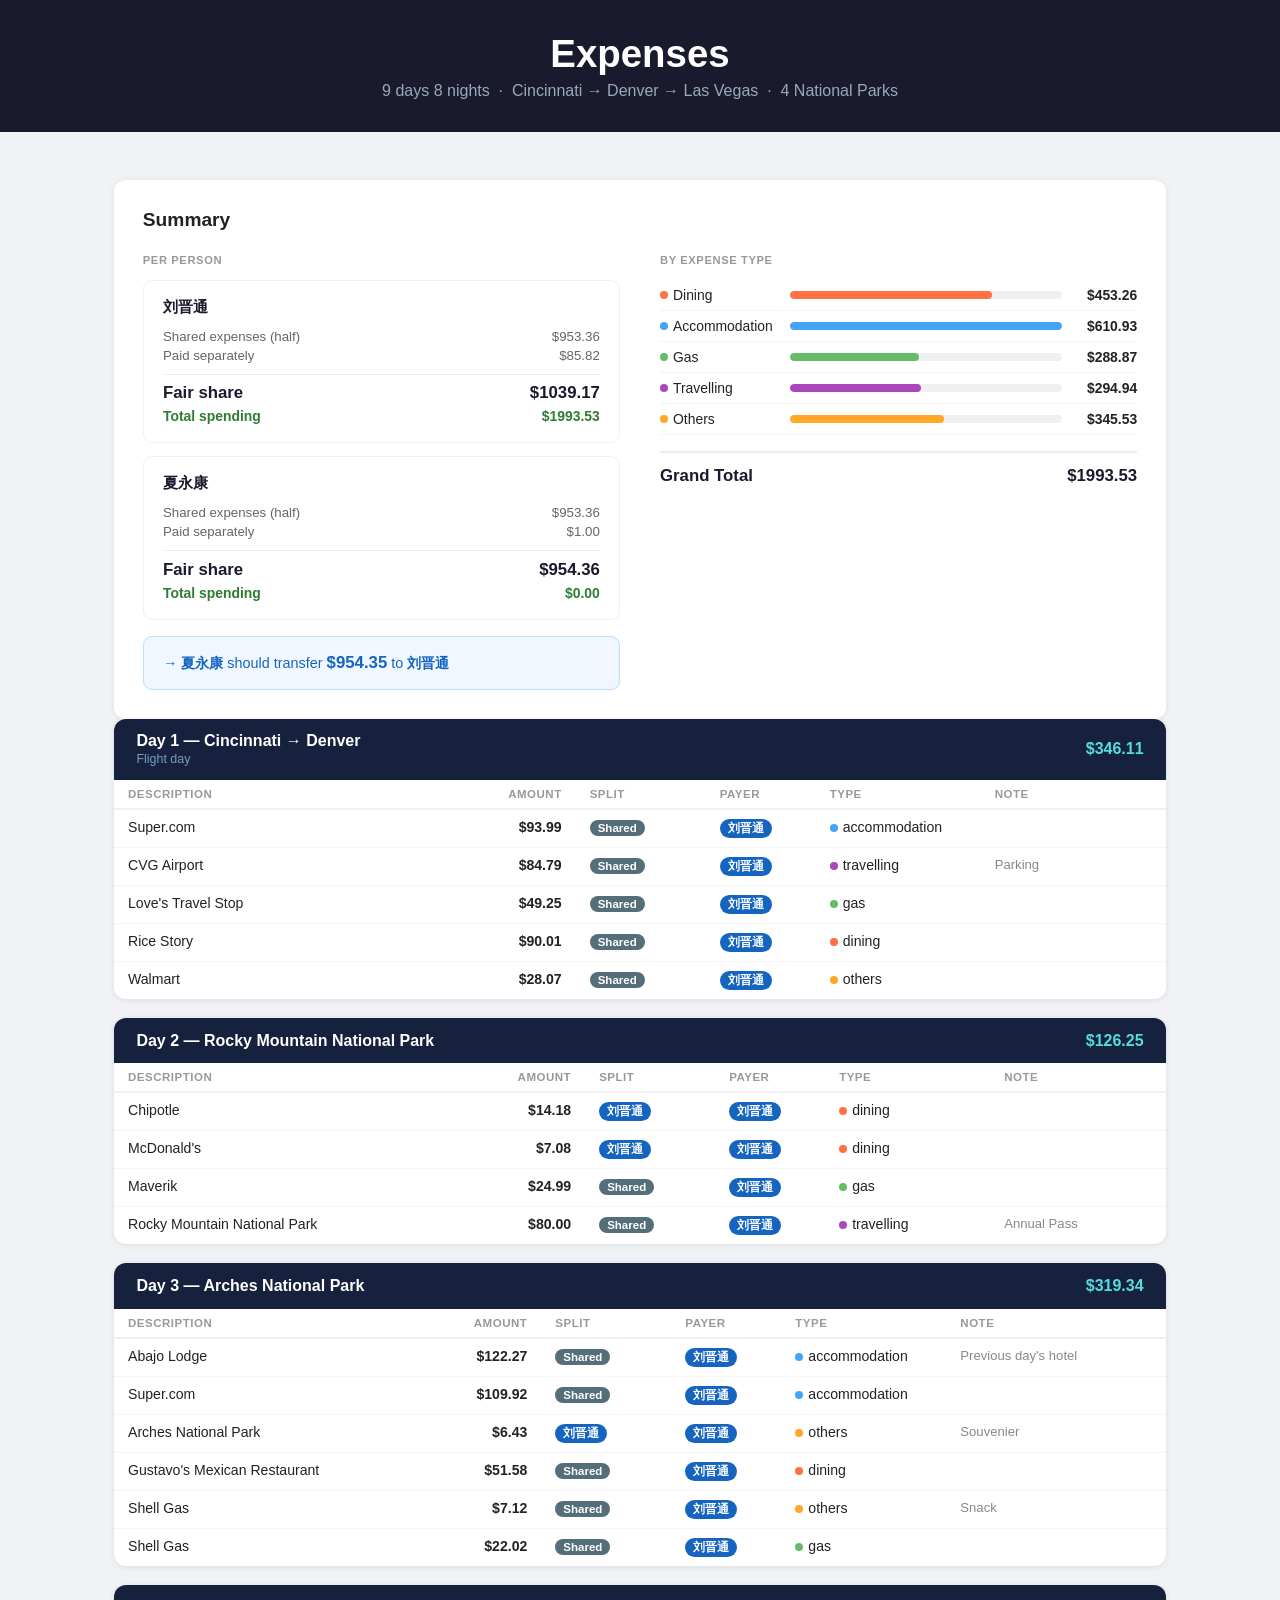
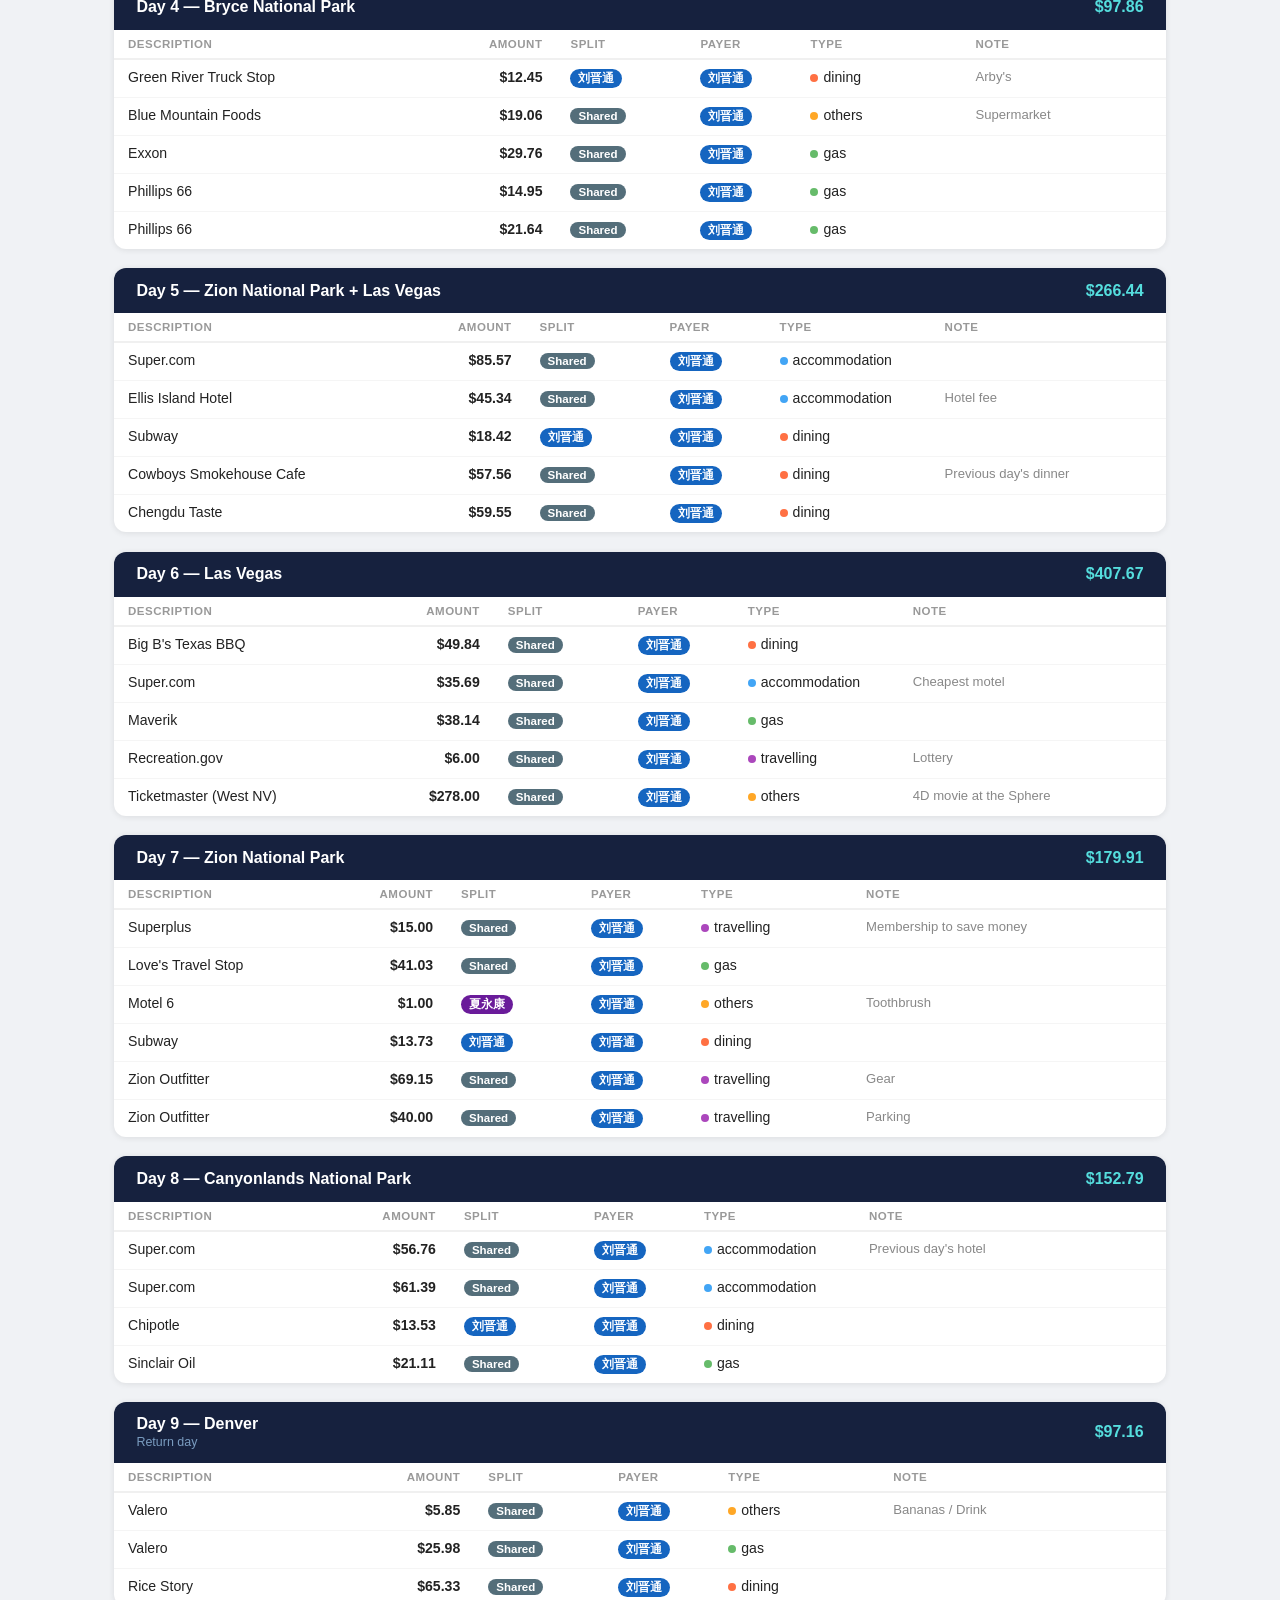
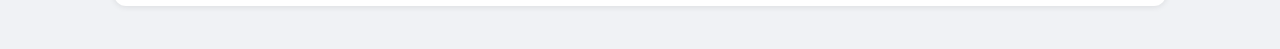
==== travel/20260520/index.html @ cc2d4222 "update: travel expenses" ====
<!DOCTYPE html>
<html lang="en">
<head>
<meta charset="UTF-8">
<meta name="viewport" content="width=device-width, initial-scale=1.0">
<title>Expenses</title>
<style>
* { box-sizing: border-box; margin: 0; padding: 0; }
body { font-family: -apple-system, BlinkMacSystemFont, 'Segoe UI', Roboto, sans-serif; background: #f0f2f5; color: #222; }

.header { background: #1a1a2e; color: white; padding: 2rem; text-align: center; }
.header h1 { font-size: 2.4rem; font-weight: 800; }
.header p { color: #9ab; margin-top: 0.4rem; font-size: 1rem; }

.container { max-width: 1100px; margin: 0 auto; padding: 1.5rem; }

.day-section { background: white; border-radius: 12px; box-shadow: 0 1px 6px rgba(0,0,0,.09); margin-bottom: 1.2rem; overflow: hidden; }
.day-header { background: #16213e; color: white; padding: 0.85rem 1.4rem; display: flex; justify-content: space-between; align-items: center; }
.day-header h2 { font-size: 1rem; font-weight: 600; }
.day-header .day-sub { font-size: 0.78rem; color: #7a9cc0; margin-top: 2px; }
.day-total { font-size: 1rem; font-weight: 700; color: #5dd; white-space: nowrap; }

table { width: 100%; border-collapse: collapse; font-size: 0.88rem; }
thead th { text-align: left; padding: 8px 14px; font-size: 0.72rem; text-transform: uppercase; letter-spacing: .5px; color: #999; border-bottom: 2px solid #f0f0f0; }
tbody td { padding: 9px 14px; border-bottom: 1px solid #f5f5f5; vertical-align: top; }
tbody tr:last-child td { border-bottom: none; }
tbody tr:hover { background: #fafbff; }
.col-amt { text-align: right; font-variant-numeric: tabular-nums; font-weight: 600; white-space: nowrap; }
.col-paid { white-space: nowrap; }
.col-note { color: #888; font-size: 0.82rem; }

.badge { display: inline-block; padding: 2px 8px; border-radius: 20px; font-size: 0.72rem; font-weight: 700; color: white; text-transform: capitalize; }
.badge-shared     { background: #546e7a; }
.badge-p1         { background: #1565c0; }
.badge-p2         { background: #6a1b9a; }

.type-dot { display: inline-block; width: 8px; height: 8px; border-radius: 50%; margin-right: 5px; }

.empty-day { padding: 1.2rem 1.4rem; color: #bbb; font-size: 0.85rem; font-style: italic; }

/* Summary */
.summary { background: white; border-radius: 12px; box-shadow: 0 1px 6px rgba(0,0,0,.09); padding: 1.8rem; margin-top: 1.5rem; }
.summary > h2 { font-size: 1.2rem; font-weight: 700; margin-bottom: 1.4rem; }

.summary-grid { display: grid; grid-template-columns: 1fr 1fr; gap: 2.5rem; }
.section-label { font-size: 0.7rem; text-transform: uppercase; letter-spacing: .6px; color: #999; font-weight: 700; margin-bottom: 0.9rem; }

.person-card { border: 1.5px solid #eef; border-radius: 9px; padding: 1rem 1.2rem; margin-bottom: 0.8rem; }
.person-card:last-child { margin-bottom: 0; }
.person-name { font-weight: 700; font-size: 0.95rem; color: #1a1a2e; margin-bottom: 0.55rem; }
.person-row { display: flex; justify-content: space-between; font-size: 0.83rem; color: #666; padding: 2px 0; }
.person-total-row { display: flex; justify-content: space-between; font-weight: 700; font-size: 1.05rem;
  margin-top: 0.55rem; padding-top: 0.55rem; border-top: 1.5px solid #eee; color: #1a1a2e; }

.type-row { display: flex; align-items: center; padding: 7px 0; border-bottom: 1px solid #f5f5f5; gap: 10px; }
.type-row:last-child { border-bottom: none; }
.type-name { font-size: 0.87rem; min-width: 120px; text-transform: capitalize; display: flex; align-items: center; }
.bar-wrap { flex: 1; height: 8px; background: #f0f0f0; border-radius: 4px; overflow: hidden; }
.bar-fill { height: 100%; border-radius: 4px; }
.type-amt { font-size: 0.87rem; font-weight: 600; min-width: 65px; text-align: right; }

.grand-row { margin-top: 1rem; padding-top: 0.8rem; border-top: 2px solid #eee;
  display: flex; justify-content: space-between; font-size: 1.05rem; font-weight: 700; color: #1a1a2e; }

.person-paid-row { display: flex; justify-content: space-between; font-weight: 600; font-size: 0.87rem;
  margin-top: 3px; padding: 2px 0; color: #2e7d32; }

.settlement-card { margin-top: 1rem; padding: 0.85rem 1.2rem; background: #f0f7ff;
  border: 1.5px solid #bbdefb; border-radius: 9px; font-size: 0.9rem; color: #1565c0; line-height: 1.5; }
.settlement-amt { font-weight: 700; font-size: 1.05rem; }

@media (max-width: 700px) {
  .summary-grid { grid-template-columns: 1fr; }
}
</style>
</head>
<body>

<div class="header">
  <h1>Expenses</h1>
  <p>9 days 8 nights &nbsp;·&nbsp; Cincinnati → Denver → Las Vegas &nbsp;·&nbsp; 4 National Parks</p>
</div>

<div class="container" id="app"></div>

<script>
// ─── EDIT HERE ──────────────────────────────────────────────────────────────

const CONFIG = {
  person1: "刘晋通",   // e.g. "Alice"
  person2: "夏永康",   // e.g. "Bob"
};

// paid:  "shared" = split 50/50 | "p1" = Person 1 only | "p2" = Person 2 only
// payer: "p1" | "p2"  — who actually paid the bill (used to calculate the settlement transfer)
// type:  "dining" | "accommodation" | "gas" | "travelling" | "others"

const EXPENSES = [
  // Day 1 — Cincinnati → Denver
  // { day: 1, desc: "CVG Airport parking", amount: 84.79, paid: "shared", type: "travelling", note: "" },
  { day: 1, desc: "Super.com", amount: 93.99, paid: "shared", type: "accommodation", note: "" },
  { day: 1, desc: "CVG Airport", amount: 84.79, paid: "shared", type: "travelling", note: "Parking" },
  { day: 1, desc: "Love's Travel Stop", amount: 49.25, paid: "shared", type: "gas", note: "" },
  { day: 1, desc: "Rice Story", amount: 90.01, paid: "shared", type: "dining", note: "" },
  { day: 1, desc: "Walmart", amount: 28.07, paid: "shared", type: "others", note: "" },

  // Day 2 — Rocky Mountain National Park
  // { day: 2, desc: "Rocky Mountain NP pass", amount: 80.00, paid: "shared", type: "travelling", note: "" },
  { day: 2, desc: "Chipotle", amount: 14.18, paid: "p1", type: "dining", note: "" },
  { day: 2, desc: "McDonald's", amount: 7.08, paid: "p1", type: "dining", note: "" },
  { day: 2, desc: "Maverik", amount: 24.99, paid: "shared", type: "gas", note: "" },
  { day: 2, desc: "Rocky Mountain National Park", amount: 80.00, paid: "shared", type: "travelling", note: "Annual Pass" },

  // Day 3 — Arches National Park
  // { day: 3, desc: "Arches NP pass", amount: 6.43, paid: "shared", type: "travelling", note: "" },
  { day: 3, desc: "Abajo Lodge", amount: 122.27, paid: "shared", type: "accommodation", note: "Previous day's hotel" },
  { day: 3, desc: "Super.com", amount: 109.92, paid: "shared", type: "accommodation", note: "" },
  { day: 3, desc: "Arches National Park", amount: 6.43, paid: "p1", type: "others", note: "Souvenier" },
  { day: 3, desc: "Gustavo's Mexican Restaurant", amount: 51.58, paid: "shared", type: "dining", note: "" },
  { day: 3, desc: "Shell Gas", amount: 7.12, paid: "shared", type: "others", note: "Snack" },
  { day: 3, desc: "Shell Gas", amount: 22.02, paid: "shared", type: "gas", note: "" },

  // Day 4 — Bryce National Park
  // { day: 4, desc: "", amount: 0, paid: "shared", type: "others", note: "" },
  { day: 4, desc: "Green River Truck Stop", amount: 12.45, paid: "p1", type: "dining", note: "Arby's" },
  { day: 4, desc: "Blue Mountain Foods", amount: 19.06, paid: "shared", type: "others", note: "Supermarket" },
  { day: 4, desc: "Exxon", amount: 29.76, paid: "shared", type: "gas", note: "" },
  { day: 4, desc: "Phillips 66", amount: 14.95, paid: "shared", type: "gas", note: "" },
  { day: 4, desc: "Phillips 66", amount: 21.64, paid: "shared", type: "gas", note: "" },

  // Day 5 — Zion + Las Vegas
  // { day: 5, desc: "", amount: 0, paid: "shared", type: "others", note: "" },
  { day: 5, desc: "Super.com", amount: 85.57, paid: "shared", type: "accommodation", note: "" },
  { day: 5, desc: "Ellis Island Hotel", amount: 45.34, paid: "shared", type: "accommodation", note: "Hotel fee" },
  { day: 5, desc: "Subway", amount: 18.42, paid: "p1", type: "dining", note: "" },
  { day: 5, desc: "Cowboys Smokehouse Cafe", amount: 57.56, paid: "shared", type: "dining", note: "Previous day's dinner" },
  { day: 5, desc: "Chengdu Taste", amount: 59.55, paid: "shared", type: "dining", note: "" },

  // Day 6 — May 25 — Las Vegas
  { day: 6, desc: "Big B's Texas BBQ", amount: 49.84, paid: "shared", type: "dining", note: "" },
  { day: 6, desc: "Super.com", amount: 35.69, paid: "shared", type: "accommodation", note: "Cheapest motel" },
  { day: 6, desc: "Maverik", amount: 38.14, paid: "shared", type: "gas", note: "" },
  { day: 6, desc: "Recreation.gov", amount: 6.00, paid: "shared", type: "travelling", note: "Lottery" },
  { day: 6, desc: "Ticketmaster (West NV)", amount: 278.00, paid: "shared", type: "others", note: "4D movie at the Sphere" },

  // Day 7 — May 26 — Zion National Park
  { day: 7, desc: "Superplus", amount: 15.00, paid: "shared", type: "travelling", note: "Membership to save money" },
  { day: 7, desc: "Love's Travel Stop", amount: 41.03, paid: "shared", type: "gas", note: "" },
  { day: 7, desc: "Motel 6", amount: 1.00, paid: "p2", type: "others", note: "Toothbrush" },
  { day: 7, desc: "Subway", amount: 13.73, paid: "p1", type: "dining", note: "" },
  { day: 7, desc: "Zion Outfitter", amount: 69.15, paid: "shared", type: "travelling", note: "Gear" },
  { day: 7, desc: "Zion Outfitter", amount: 40.00, paid: "shared", type: "travelling", note: "Parking" },

  // Day 8 — May 27 — Canyonlands National Park
  { day: 8, desc: "Super.com", amount: 56.76, paid: "shared", type: "accommodation", note: "Previous day's hotel" },
  { day: 8, desc: "Super.com", amount: 61.39, paid: "shared", type: "accommodation", note: "" },
  { day: 8, desc: "Chipotle", amount: 13.53, paid: "p1", type: "dining", note: "" },
  { day: 8, desc: "Sinclair Oil", amount: 21.11, paid: "shared", type: "gas", note: "" },

  // Day 9 — May 28 — Denver
  { day: 9, desc: "Valero", amount: 5.85, paid: "shared", type: "others", note: "Bananas / Drink" },
  { day: 9, desc: "Valero", amount: 25.98, paid: "shared", type: "gas", note: "" },
  { day: 9, desc: "Rice Story", amount: 65.33, paid: "shared", type: "dining", note: "" },
];

// ─── END EDIT ───────────────────────────────────────────────────────────────

const DAYS = [
  { n: 1, title: "Day 1 — Cincinnati → Denver",             sub: "Flight day" },
  { n: 2, title: "Day 2 — Rocky Mountain National Park",    sub: "" },
  { n: 3, title: "Day 3 — Arches National Park",            sub: "" },
  { n: 4, title: "Day 4 — Bryce National Park",             sub: "" },
  { n: 5, title: "Day 5 — Zion National Park + Las Vegas",  sub: "" },
  { n: 6, title: "Day 6 — Las Vegas",                       sub: "" },
  { n: 7, title: "Day 7 — Zion National Park",              sub: "" },
  { n: 8, title: "Day 8 — Canyonlands National Park",       sub: "" },
  { n: 9, title: "Day 9 — Denver",                          sub: "Return day" },
];

const TYPES = ["dining", "accommodation", "gas", "travelling", "others"];
const TYPE_COLORS = {
  dining: "#ff7043", accommodation: "#42a5f5", gas: "#66bb6a", travelling: "#ab47bc", others: "#ffa726",
};

const fmt = n => "$" + n.toFixed(2);

function render() {
  const p1 = CONFIG.person1, p2 = CONFIG.person2;

  let p1Shared = 0, p1Only = 0, p2Shared = 0, p2Only = 0;
  let p1Paid = 0, p2Paid = 0;
  const byType = {};
  TYPES.forEach(t => byType[t] = 0);
  let grand = 0;

  const byDay = {};
  EXPENSES.forEach(e => {
    if (!byDay[e.day]) byDay[e.day] = [];
    byDay[e.day].push(e);
    if (e.amount <= 0) return;
    grand += e.amount;
    byType[e.type] = (byType[e.type] || 0) + e.amount;
    if (e.paid === "shared")   { p1Shared += e.amount / 2; p2Shared += e.amount / 2; }
    else if (e.paid === "p1") { p1Only += e.amount; }
    else if (e.paid === "p2") { p2Only += e.amount; }
    if ((e.payer || "p1") === "p1") p1Paid += e.amount;
    else                            p2Paid += e.amount;
  });

  const p1Owes = p1Shared + p1Only;
  const p2Owes = p2Shared + p2Only;
  const diff = p1Paid - p1Owes; // positive → p2 owes p1; negative → p1 owes p2

  const maxAmt = Math.max(...Object.values(byType), 1);

  let html = "";

  // Summary first
  html += `<div class="summary">
    <h2>Summary</h2>
    <div class="summary-grid">
      <div>
        <div class="section-label">Per Person</div>
        ${[[p1, p1Shared, p1Only, p1Owes, p1Paid], [p2, p2Shared, p2Only, p2Owes, p2Paid]].map(([name, shared, only, owes, paid]) => `
          <div class="person-card">
            <div class="person-name">${name}</div>
            <div class="person-row"><span>Shared expenses (half)</span><span>${fmt(shared)}</span></div>
            <div class="person-row"><span>Paid separately</span><span>${fmt(only)}</span></div>
            <div class="person-total-row"><span>Fair share</span><span>${fmt(owes)}</span></div>
            <div class="person-paid-row"><span>Total spending</span><span>${fmt(paid)}</span></div>
          </div>`).join("")}
        <div class="settlement-card">
          ${Math.abs(diff) < 0.01
            ? `✓ All settled — no transfer needed.`
            : diff > 0
            ? `→ <strong>${p2}</strong> should transfer <span class="settlement-amt">${fmt(diff)}</span> to <strong>${p1}</strong>`
            : `→ <strong>${p1}</strong> should transfer <span class="settlement-amt">${fmt(-diff)}</span> to <strong>${p2}</strong>`}
        </div>
      </div>
      <div>
        <div class="section-label">By Expense Type</div>
        ${TYPES.map(t => `
          <div class="type-row">
            <span class="type-name"><span class="type-dot" style="background:${TYPE_COLORS[t]}"></span>${t}</span>
            <div class="bar-wrap"><div class="bar-fill" style="width:${(byType[t]/maxAmt*100).toFixed(1)}%;background:${TYPE_COLORS[t]}"></div></div>
            <span class="type-amt">${fmt(byType[t])}</span>
          </div>`).join("")}
        <div class="grand-row"><span>Grand Total</span><span>${fmt(grand)}</span></div>
      </div>
    </div>
  </div>`;

  // Then day sections
  DAYS.forEach(d => {
    const rows = (byDay[d.n] || []).filter(e => e.desc || e.amount > 0);
    const dayTotal = rows.reduce((s, e) => s + (e.amount || 0), 0);

    html += `<div class="day-section">
      <div class="day-header">
        <div>
          <h2>${d.title}</h2>
          ${d.sub ? `<div class="day-sub">${d.sub}</div>` : ""}
        </div>
        <span class="day-total">${fmt(dayTotal)}</span>
      </div>`;

    if (rows.length === 0) {
      html += `<div class="empty-day">No expenses recorded.</div>`;
    } else {
      html += `<table>
        <thead><tr>
          <th>Description</th>
          <th style="width:95px;text-align:right">Amount</th>
          <th style="width:130px">Split</th>
          <th style="width:110px">Payer</th>
          <th style="width:165px">Type</th>
          <th>Note</th>
        </tr></thead>
        <tbody>`;
      rows.forEach(e => {
        const splitLabel = e.paid === "shared" ? "Shared" : e.paid === "p1" ? p1 : p2;
        const payer = e.payer || "p1";
        html += `<tr>
          <td>${e.desc || ""}</td>
          <td class="col-amt">${fmt(e.amount || 0)}</td>
          <td class="col-paid"><span class="badge badge-${e.paid}">${splitLabel}</span></td>
          <td><span class="badge badge-${payer}">${payer === "p1" ? p1 : p2}</span></td>
          <td><span class="type-dot" style="background:${TYPE_COLORS[e.type] || "#ccc"}"></span>${e.type || ""}</td>
          <td class="col-note">${e.note || ""}</td>
        </tr>`;
      });
      html += `</tbody></table>`;
    }
    html += `</div>`;
  });

  document.getElementById("app").innerHTML = html;
}

render();
</script>
</body>
</html>
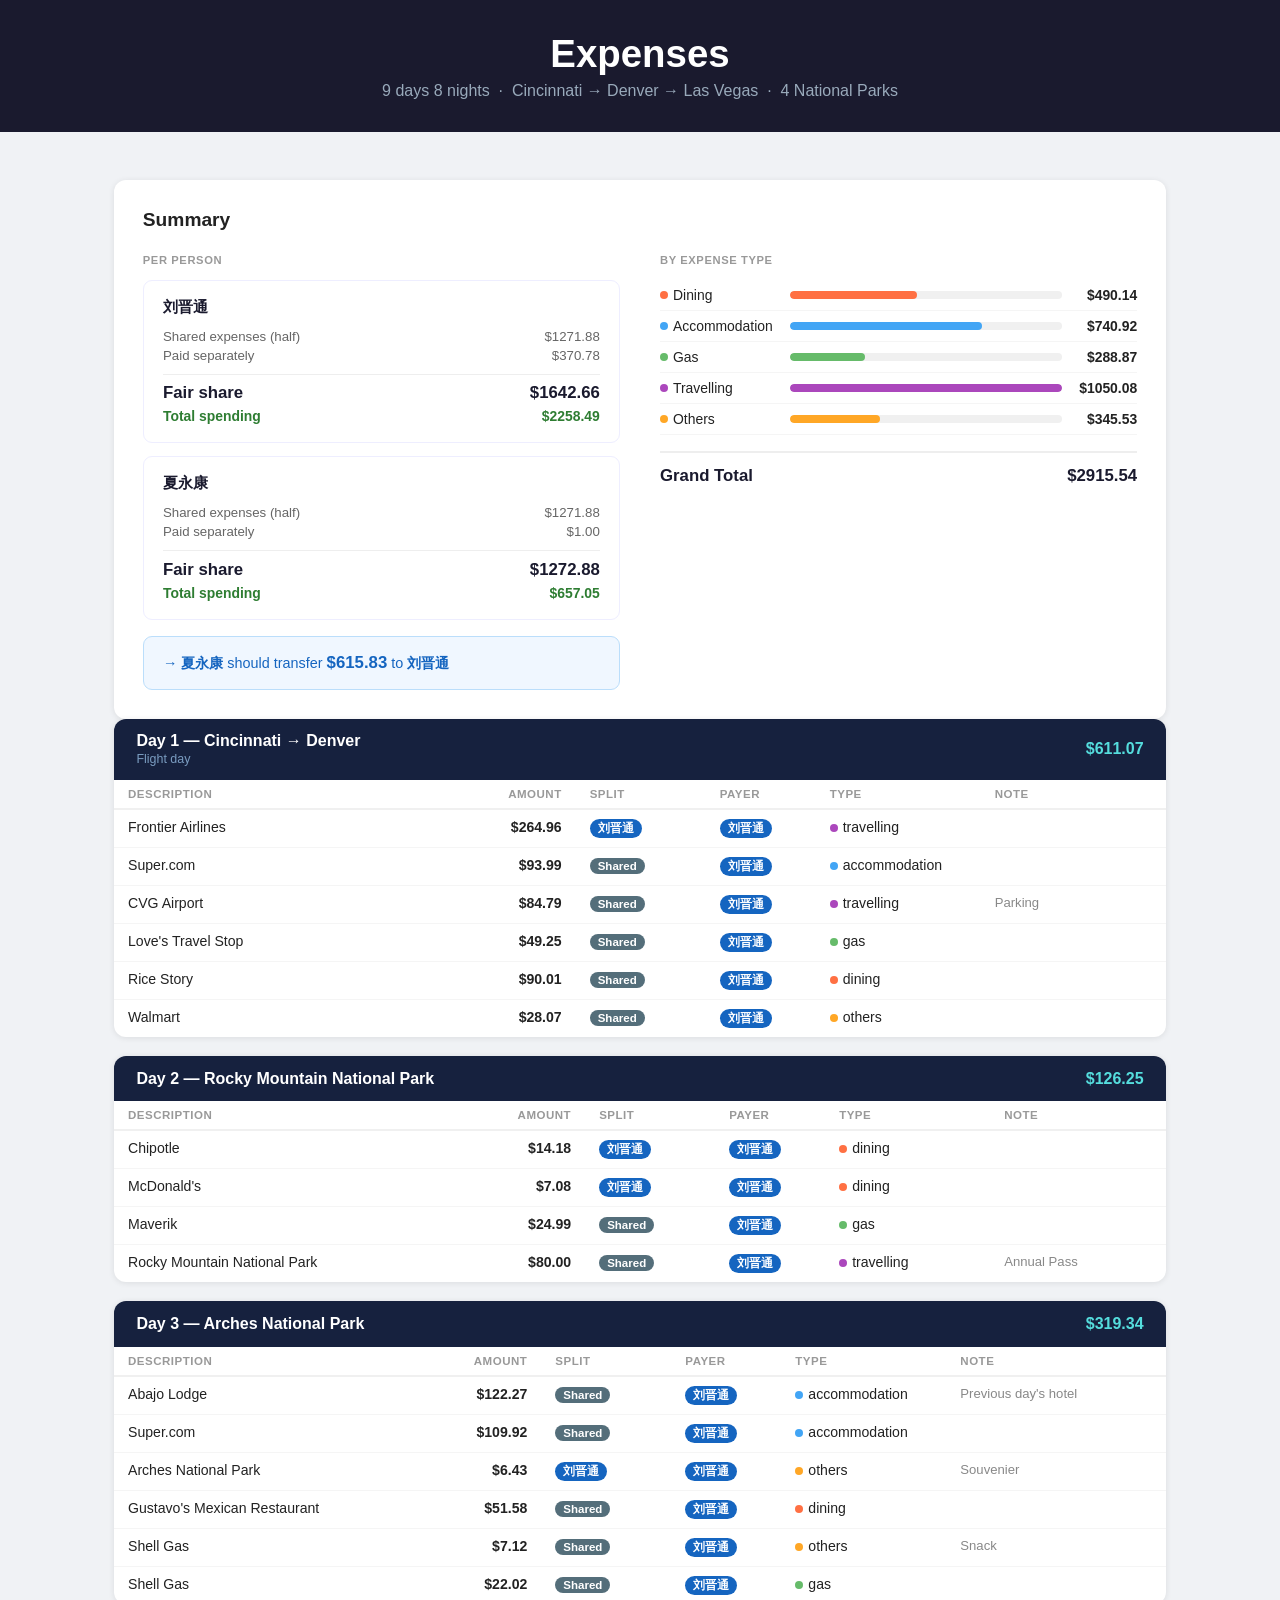
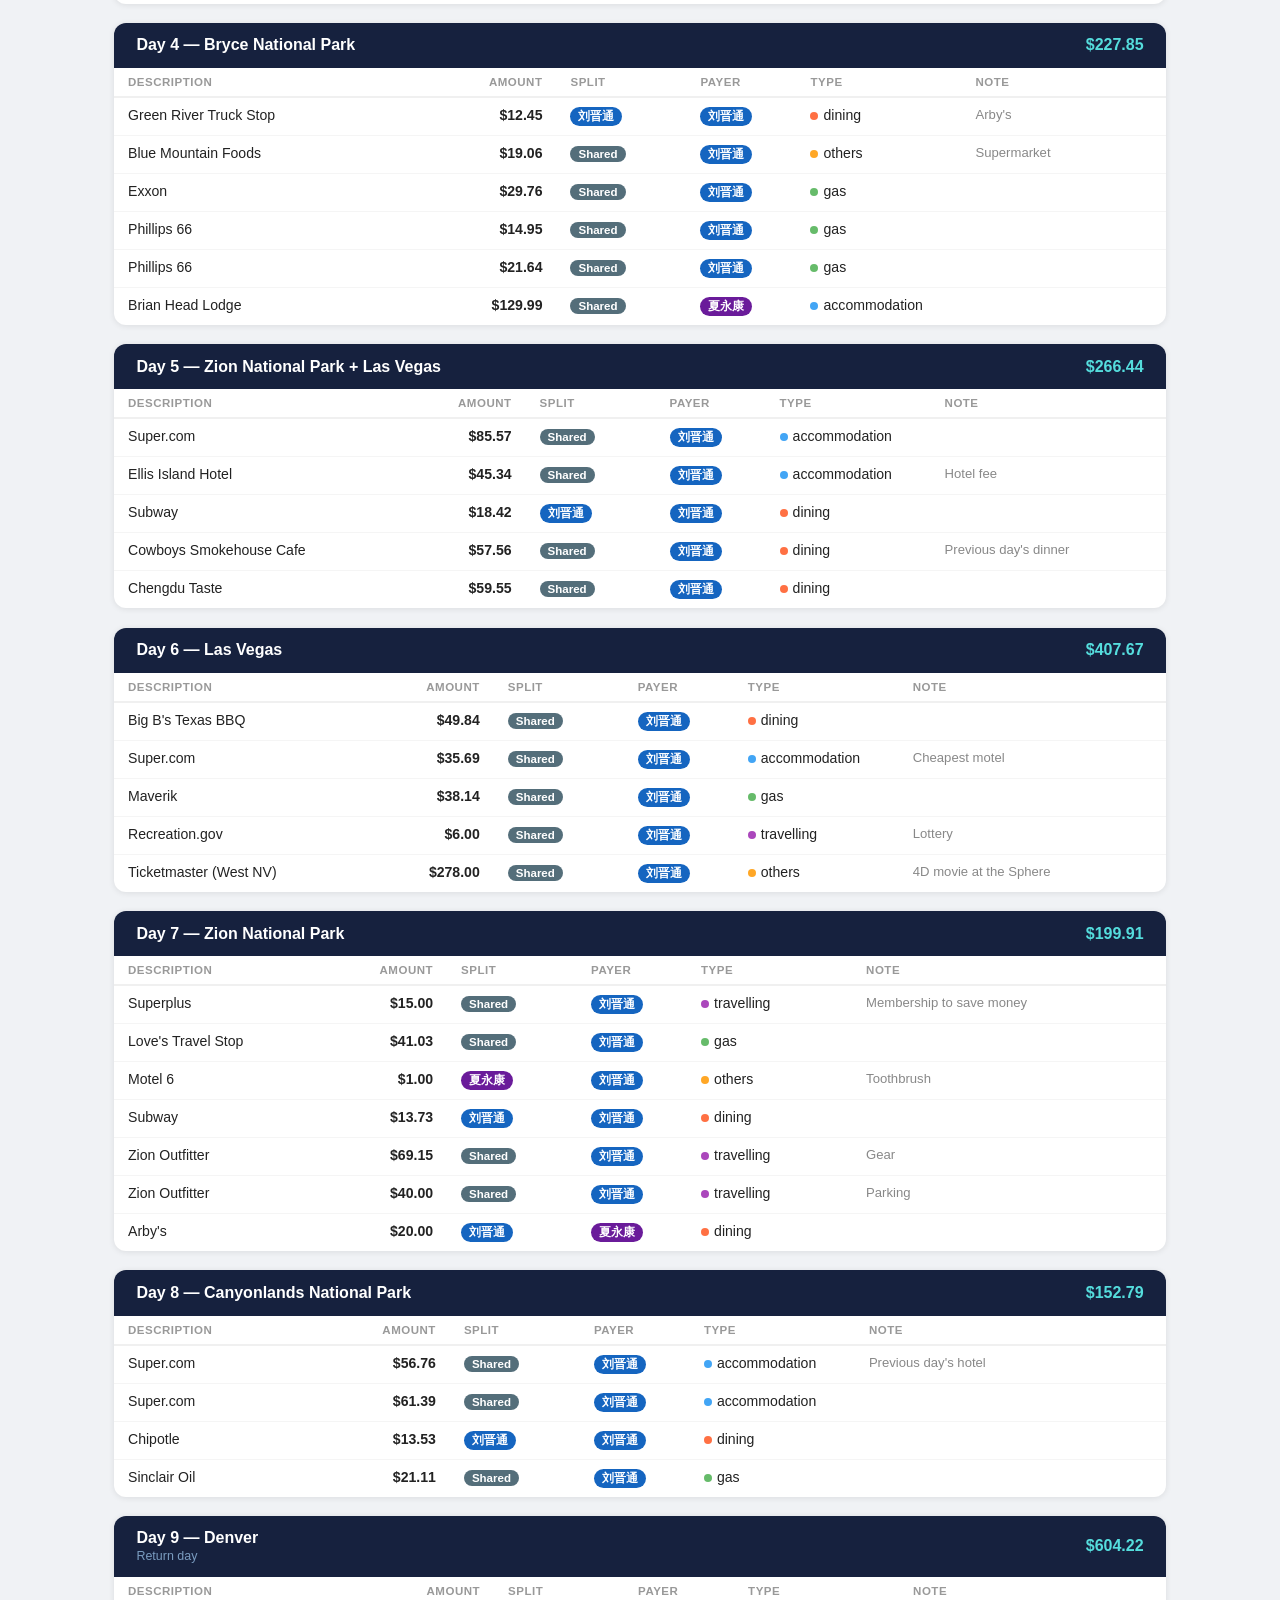
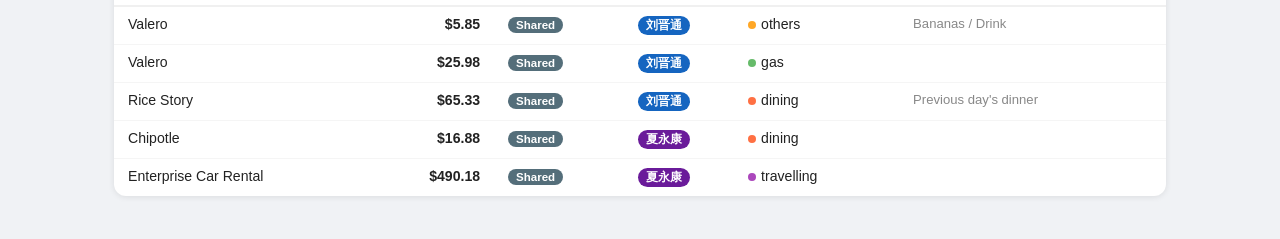
==== commit 7d6d0eed: "update: add YK's expenses" ====
--- a/travel/20260520/index.html
+++ b/travel/20260520/index.html
@@ -69,8 +69,11 @@
   border: 1.5px solid #bbdefb; border-radius: 9px; font-size: 0.9rem; color: #1565c0; line-height: 1.5; }
 .settlement-amt { font-weight: 700; font-size: 1.05rem; }
 
+.table-wrap { overflow-x: auto; -webkit-overflow-scrolling: touch; }
+
 @media (max-width: 700px) {
   .summary-grid { grid-template-columns: 1fr; }
+  table { min-width: 600px; }
 }
 </style>
 </head>
@@ -98,6 +101,7 @@
 const EXPENSES = [
   // Day 1 — Cincinnati → Denver
   // { day: 1, desc: "CVG Airport parking", amount: 84.79, paid: "shared", type: "travelling", note: "" },
+  { day: 1, desc: "Frontier Airlines", amount: 264.96, paid: "p1", type: "travelling", note: "" },
   { day: 1, desc: "Super.com", amount: 93.99, paid: "shared", type: "accommodation", note: "" },
   { day: 1, desc: "CVG Airport", amount: 84.79, paid: "shared", type: "travelling", note: "Parking" },
   { day: 1, desc: "Love's Travel Stop", amount: 49.25, paid: "shared", type: "gas", note: "" },
@@ -127,6 +131,7 @@
   { day: 4, desc: "Exxon", amount: 29.76, paid: "shared", type: "gas", note: "" },
   { day: 4, desc: "Phillips 66", amount: 14.95, paid: "shared", type: "gas", note: "" },
   { day: 4, desc: "Phillips 66", amount: 21.64, paid: "shared", type: "gas", note: "" },
+  { day: 4, desc: "Brian Head Lodge", amount: 129.99, paid: "shared", payer: "p2", type: "accommodation", note: "" },
 
   // Day 5 — Zion + Las Vegas
   // { day: 5, desc: "", amount: 0, paid: "shared", type: "others", note: "" },
@@ -150,6 +155,7 @@
   { day: 7, desc: "Subway", amount: 13.73, paid: "p1", type: "dining", note: "" },
   { day: 7, desc: "Zion Outfitter", amount: 69.15, paid: "shared", type: "travelling", note: "Gear" },
   { day: 7, desc: "Zion Outfitter", amount: 40.00, paid: "shared", type: "travelling", note: "Parking" },
+  { day: 7, desc: "Arby's", amount: 20.00, paid: "p1", payer: "p2", type: "dining", note: "" },
 
   // Day 8 — May 27 — Canyonlands National Park
   { day: 8, desc: "Super.com", amount: 56.76, paid: "shared", type: "accommodation", note: "Previous day's hotel" },
@@ -160,7 +166,9 @@
   // Day 9 — May 28 — Denver
   { day: 9, desc: "Valero", amount: 5.85, paid: "shared", type: "others", note: "Bananas / Drink" },
   { day: 9, desc: "Valero", amount: 25.98, paid: "shared", type: "gas", note: "" },
-  { day: 9, desc: "Rice Story", amount: 65.33, paid: "shared", type: "dining", note: "" },
+  { day: 9, desc: "Rice Story", amount: 65.33, paid: "shared", type: "dining", note: "Previous day's dinner" },
+  { day: 9, desc: "Chipotle", amount: 16.88, paid: "shared", payer: "p2", type: "dining", note: "" },
+  { day: 9, desc: "Enterprise Car Rental", amount: 490.18, paid: "shared", payer: "p2", type: "travelling", note: "" },
 ];
 
 // ─── END EDIT ───────────────────────────────────────────────────────────────
@@ -267,7 +275,7 @@
     if (rows.length === 0) {
       html += `<div class="empty-day">No expenses recorded.</div>`;
     } else {
-      html += `<table>
+      html += `<div class="table-wrap"><table>
         <thead><tr>
           <th>Description</th>
           <th style="width:95px;text-align:right">Amount</th>
@@ -289,7 +297,7 @@
           <td class="col-note">${e.note || ""}</td>
         </tr>`;
       });
-      html += `</tbody></table>`;
+      html += `</tbody></table></div>`;
     }
     html += `</div>`;
   });
